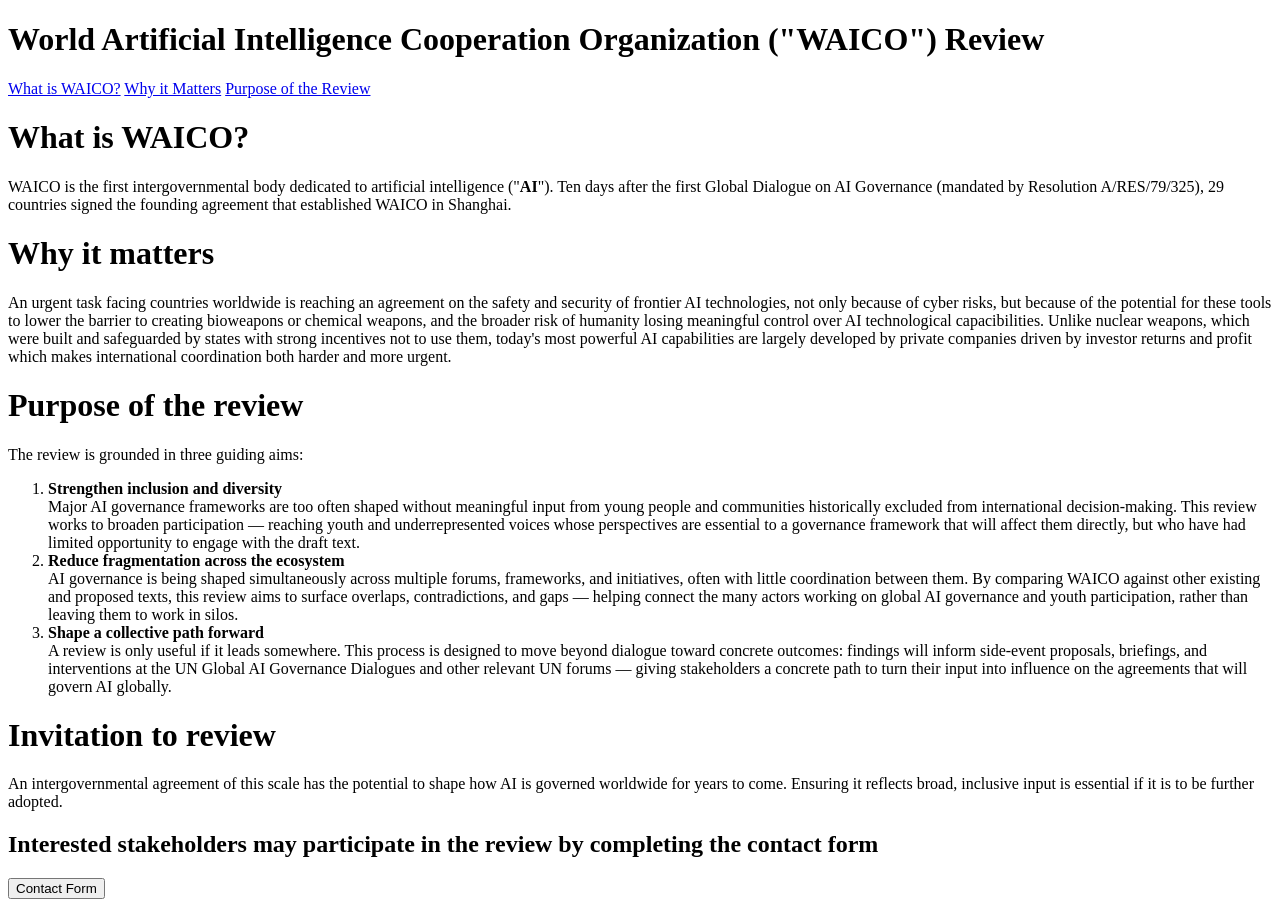
==== index.html @ 0484f4f7 "changes made to index" ====
<!DOCTYPE html>
<html lang="en">
<head>
  <meta charset="UTF-8">
  <title>World Artificial Intelligence Cooperation Organization ("WAICO") Review</title>
</head>
<body>

<header>
<h1>World Artificial Intelligence Cooperation Organization ("WAICO") Review</h1>
<nav>

<a href="#what-is-waico">What is WAICO?</a>
<a href="#why-it-matters">Why it Matters</a>
<a href="#purpose">Purpose of the Review</a>
  </nav>
</header>

<h1>What is WAICO?</h1>

WAICO is the first intergovernmental body dedicated to artificial intelligence ("<strong>AI</strong>"). Ten days after the first Global Dialogue on AI Governance (mandated by Resolution A/RES/79/325), 29 countries signed the founding agreement that established WAICO in Shanghai. 

<h1>Why it matters</h1>


An urgent task facing countries worldwide is reaching an agreement on the safety and security of frontier AI technologies, not only because of cyber risks, but because of the potential for these tools to lower the barrier to creating bioweapons or chemical weapons, and the broader risk of humanity losing meaningful control over AI technological capacibilities. Unlike nuclear weapons, which were built and safeguarded by states with strong incentives not to use them, today's most powerful AI capabilities are largely developed by private companies driven by investor returns and profit which makes international coordination both harder and more urgent.

<h1>Purpose of the review</h1>

<p>The review is grounded in three guiding aims:

<ol>
  <li>
    <strong>Strengthen inclusion and diversity</strong><br>
Major AI governance frameworks are too often shaped without meaningful input from young people and communities historically excluded from international decision-making. This review works to broaden participation — reaching youth and underrepresented voices whose perspectives are essential to a governance framework that will affect them directly, but who have had limited opportunity to engage with the draft text.<br>

</li>
  <li>
    <strong>Reduce fragmentation across the ecosystem</strong><br>
AI governance is being shaped simultaneously across multiple forums, frameworks, and initiatives, often with little coordination between them. By comparing WAICO against other existing and proposed texts, this review aims to surface overlaps, contradictions, and gaps — helping connect the many actors working on global AI governance and youth participation, rather than leaving them to work in silos.<br>

</li>
  <li>
    <strong>Shape a collective path forward</strong><br>
A review is only useful if it leads somewhere. This process is designed to move beyond dialogue toward concrete outcomes: findings will inform side-event proposals, briefings, and interventions at the UN Global AI Governance Dialogues and other relevant UN forums — giving stakeholders a concrete path to turn their input into influence on the agreements that will govern AI globally.
 </li>
</ol>

<h1>Invitation to review</h1>

An intergovernmental agreement of this scale has the potential to shape how AI is governed worldwide for years to come. Ensuring it reflects broad, inclusive input is essential if it is to be further adopted.

<h2>Interested stakeholders may participate in the review by completing the contact form</h2>

<a href="contactform.html"><button>Contact Form</button></a>

</body>
</html>
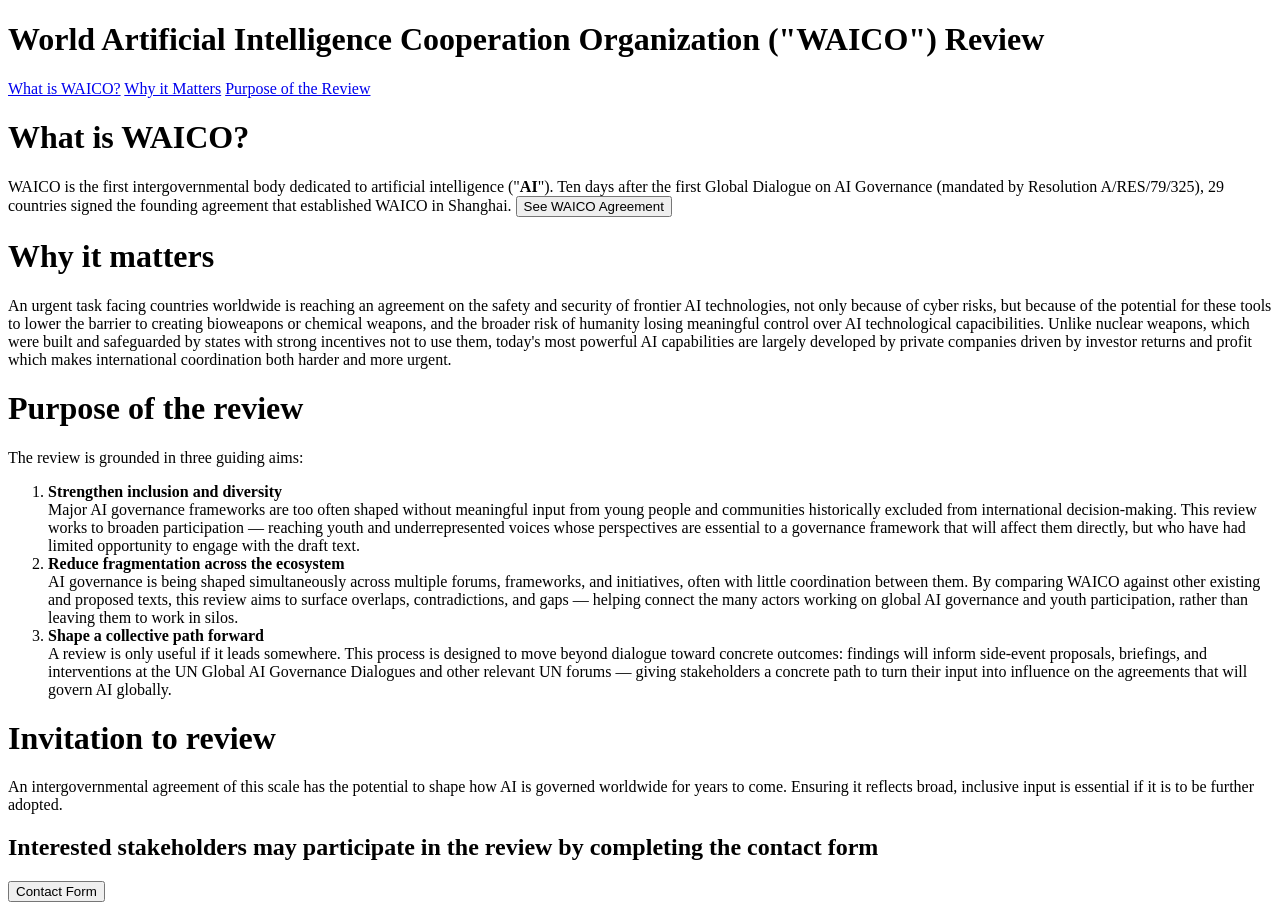
==== commit b78338fd: "Adding page on WAICO Founding Agreement" ====
--- a/index.html
+++ b/index.html
@@ -19,6 +19,7 @@
 <h1>What is WAICO?</h1>
 
 WAICO is the first intergovernmental body dedicated to artificial intelligence ("<strong>AI</strong>"). Ten days after the first Global Dialogue on AI Governance (mandated by Resolution A/RES/79/325), 29 countries signed the founding agreement that established WAICO in Shanghai. 
+<a href="Founding-Agreement.html"><button>See WAICO Agreement</button></a>
 
 <h1>Why it matters</h1>
 
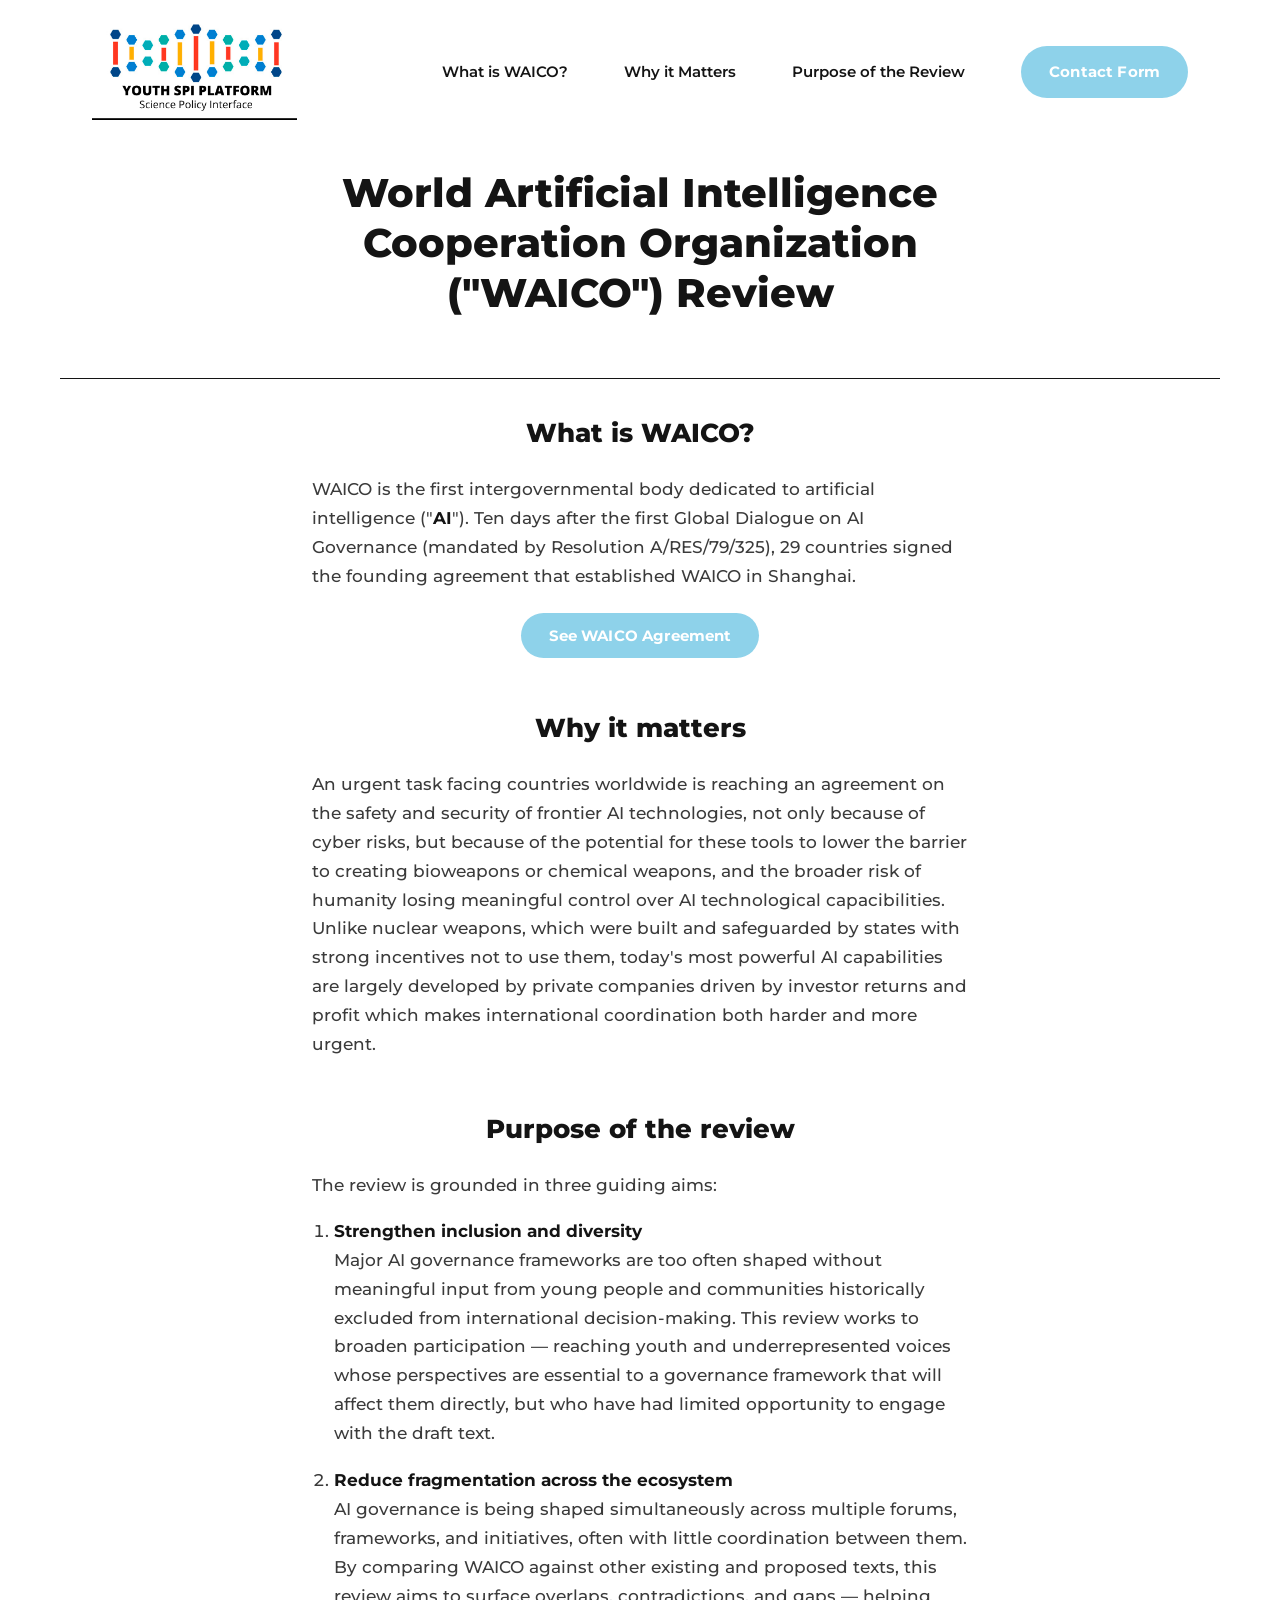
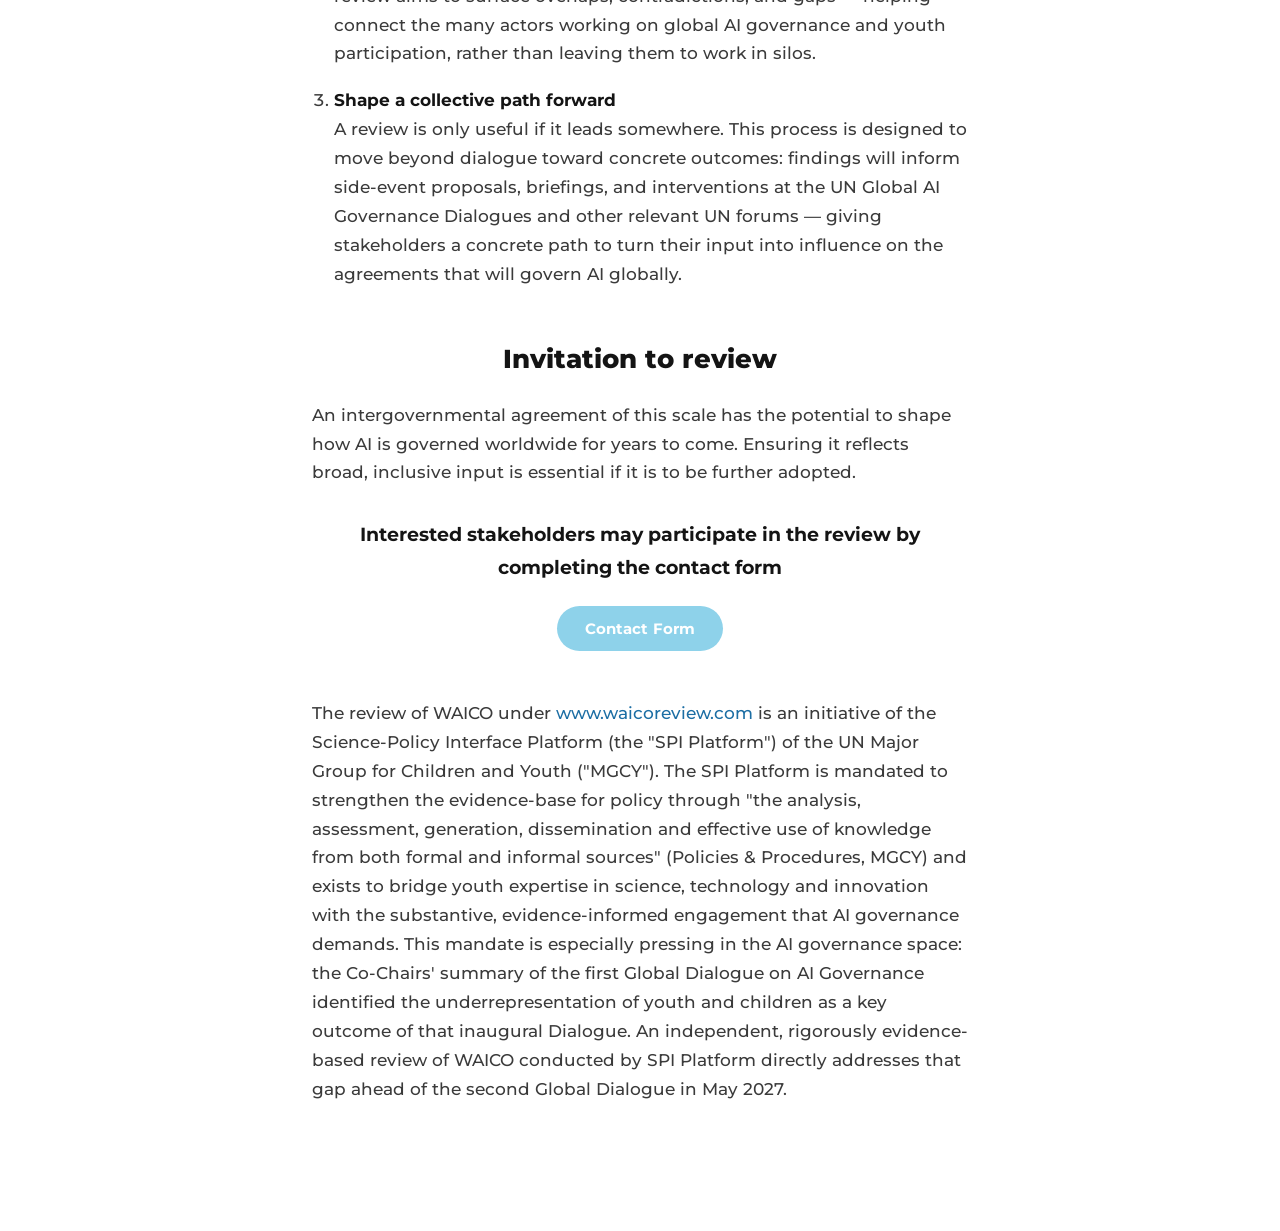
==== commit 3c204498: "Restyle site to match SPI Platform" ====
--- a/index.html
+++ b/index.html
@@ -2,58 +2,83 @@
 <html lang="en">
 <head>
   <meta charset="UTF-8">
+  <meta name="viewport" content="width=device-width, initial-scale=1">
   <title>World Artificial Intelligence Cooperation Organization ("WAICO") Review</title>
+  <link rel="stylesheet" href="style.css">
 </head>
 <body>
 
-<header>
-<h1>World Artificial Intelligence Cooperation Organization ("WAICO") Review</h1>
-<nav>
-
-<a href="#what-is-waico">What is WAICO?</a>
-<a href="#why-it-matters">Why it Matters</a>
-<a href="#purpose">Purpose of the Review</a>
+<header class="site-header">
+  <a class="wordmark" href="index.html"><img src="assets/spi-logo.png" alt="Youth SPI Platform — Science Policy Interface"></a>
+  <nav class="site-nav">
+    <a href="#what-is-waico">What is WAICO?</a>
+    <a href="#why-it-matters">Why it Matters</a>
+    <a href="#purpose">Purpose of the Review</a>
+    <a class="btn" href="contactform.html">Contact Form</a>
   </nav>
 </header>
 
+<div class="hero">
+  <h1>World Artificial Intelligence Cooperation Organization ("WAICO") Review</h1>
+</div>
+
+<hr class="divider">
+
+<main>
+
+<section id="what-is-waico">
 <h1>What is WAICO?</h1>
 
-WAICO is the first intergovernmental body dedicated to artificial intelligence ("<strong>AI</strong>"). Ten days after the first Global Dialogue on AI Governance (mandated by Resolution A/RES/79/325), 29 countries signed the founding agreement that established WAICO in Shanghai. 
+<p>WAICO is the first intergovernmental body dedicated to artificial intelligence ("<strong>AI</strong>"). Ten days after the first Global Dialogue on AI Governance (mandated by Resolution A/RES/79/325), 29 countries signed the founding agreement that established WAICO in Shanghai.</p>
+<div class="btn-row center">
 <a href="Founding-Agreement.html"><button>See WAICO Agreement</button></a>
+</div>
+</section>
 
+<section id="why-it-matters">
 <h1>Why it matters</h1>
 
+<p>An urgent task facing countries worldwide is reaching an agreement on the safety and security of frontier AI technologies, not only because of cyber risks, but because of the potential for these tools to lower the barrier to creating bioweapons or chemical weapons, and the broader risk of humanity losing meaningful control over AI technological capacibilities. Unlike nuclear weapons, which were built and safeguarded by states with strong incentives not to use them, today's most powerful AI capabilities are largely developed by private companies driven by investor returns and profit which makes international coordination both harder and more urgent.</p>
+</section>
 
-An urgent task facing countries worldwide is reaching an agreement on the safety and security of frontier AI technologies, not only because of cyber risks, but because of the potential for these tools to lower the barrier to creating bioweapons or chemical weapons, and the broader risk of humanity losing meaningful control over AI technological capacibilities. Unlike nuclear weapons, which were built and safeguarded by states with strong incentives not to use them, today's most powerful AI capabilities are largely developed by private companies driven by investor returns and profit which makes international coordination both harder and more urgent.
-
+<section id="purpose">
 <h1>Purpose of the review</h1>
 
-<p>The review is grounded in three guiding aims:
+<p>The review is grounded in three guiding aims:</p>
 
 <ol>
   <li>
     <strong>Strengthen inclusion and diversity</strong><br>
-Major AI governance frameworks are too often shaped without meaningful input from young people and communities historically excluded from international decision-making. This review works to broaden participation — reaching youth and underrepresented voices whose perspectives are essential to a governance framework that will affect them directly, but who have had limited opportunity to engage with the draft text.<br>
-
+Major AI governance frameworks are too often shaped without meaningful input from young people and communities historically excluded from international decision-making. This review works to broaden participation — reaching youth and underrepresented voices whose perspectives are essential to a governance framework that will affect them directly, but who have had limited opportunity to engage with the draft text.
 </li>
   <li>
     <strong>Reduce fragmentation across the ecosystem</strong><br>
-AI governance is being shaped simultaneously across multiple forums, frameworks, and initiatives, often with little coordination between them. By comparing WAICO against other existing and proposed texts, this review aims to surface overlaps, contradictions, and gaps — helping connect the many actors working on global AI governance and youth participation, rather than leaving them to work in silos.<br>
-
+AI governance is being shaped simultaneously across multiple forums, frameworks, and initiatives, often with little coordination between them. By comparing WAICO against other existing and proposed texts, this review aims to surface overlaps, contradictions, and gaps — helping connect the many actors working on global AI governance and youth participation, rather than leaving them to work in silos.
 </li>
   <li>
     <strong>Shape a collective path forward</strong><br>
 A review is only useful if it leads somewhere. This process is designed to move beyond dialogue toward concrete outcomes: findings will inform side-event proposals, briefings, and interventions at the UN Global AI Governance Dialogues and other relevant UN forums — giving stakeholders a concrete path to turn their input into influence on the agreements that will govern AI globally.
  </li>
 </ol>
+</section>
 
+<section id="invitation">
 <h1>Invitation to review</h1>
 
-An intergovernmental agreement of this scale has the potential to shape how AI is governed worldwide for years to come. Ensuring it reflects broad, inclusive input is essential if it is to be further adopted.
+<p>An intergovernmental agreement of this scale has the potential to shape how AI is governed worldwide for years to come. Ensuring it reflects broad, inclusive input is essential if it is to be further adopted.</p>
 
 <h2>Interested stakeholders may participate in the review by completing the contact form</h2>
 
+<div class="btn-row center">
 <a href="contactform.html"><button>Contact Form</button></a>
+</div>
+</section>
+
+<section id="about-spi">
+<p>The review of WAICO under <a href="https://www.waicoreview.com">www.waicoreview.com</a> is an initiative of the Science-Policy Interface Platform (the "SPI Platform") of the UN Major Group for Children and Youth ("MGCY"). The SPI Platform is mandated to strengthen the evidence-base for policy through "the analysis, assessment, generation, dissemination and effective use of knowledge from both formal and informal sources" (Policies &amp; Procedures, MGCY) and exists to bridge youth expertise in science, technology and innovation with the substantive, evidence-informed engagement that AI governance demands. This mandate is especially pressing in the AI governance space: the Co-Chairs' summary of the first Global Dialogue on AI Governance identified the underrepresentation of youth and children as a key outcome of that inaugural Dialogue. An independent, rigorously evidence-based review of WAICO conducted by SPI Platform directly addresses that gap ahead of the second Global Dialogue in May 2027.</p>
+</section>
+
+</main>
 
 </body>
-</html>+</html>
--- a/style.css
+++ b/style.css
@@ -0,0 +1,266 @@
+@import url('https://fonts.googleapis.com/css2?family=Montserrat:wght@500;600;700;800&display=swap');
+
+:root {
+  --bg: #ffffff;
+  --ink: #141414;
+  --ink-soft: #3b3b3b;
+  --accent-blue: #8ed2ea;
+  --accent-blue-dark: #57b6d6;
+  --link: #1c6ea4;
+  --accent-red: #e2483d;
+  --line: #141414;
+  --max: 1160px;
+  --font: 'Montserrat', 'Helvetica Neue', Arial, sans-serif;
+}
+
+* { box-sizing: border-box; }
+
+html { scroll-behavior: smooth; }
+
+body {
+  margin: 0;
+  background: var(--bg);
+  color: var(--ink);
+  font-family: var(--font);
+  font-weight: 500;
+  font-size: 17px;
+  line-height: 1.7;
+  -webkit-font-smoothing: antialiased;
+}
+
+a {
+  color: var(--link);
+  text-decoration: none;
+}
+a:hover { text-decoration: underline; }
+
+/* ---------- Site header ---------- */
+
+.site-header {
+  display: flex;
+  align-items: center;
+  justify-content: space-between;
+  flex-wrap: wrap;
+  gap: 16px;
+  max-width: var(--max);
+  margin: 0 auto;
+  padding: 24px 32px;
+}
+
+.wordmark {
+  display: inline-block;
+  color: var(--ink);
+}
+.wordmark img {
+  display: block;
+  height: 96px;
+  width: auto;
+}
+.wordmark:hover { text-decoration: none; }
+
+.site-nav {
+  display: flex;
+  align-items: center;
+  gap: 28px;
+  flex-wrap: wrap;
+}
+
+.site-nav a {
+  color: var(--ink);
+  font-weight: 600;
+  font-size: 15px;
+  margin-left: 28px;
+}
+.site-nav a:first-child { margin-left: 0; }
+.site-nav a:hover { color: var(--link); text-decoration: none; }
+
+.back-link {
+  display: inline-block;
+  margin: 24px 32px 0;
+  font-weight: 600;
+  font-size: 15px;
+}
+
+/* ---------- Buttons ---------- */
+
+a.btn, button, .btn {
+  display: inline-block;
+  background: var(--accent-blue);
+  color: #ffffff;
+  font-family: var(--font);
+  font-weight: 700;
+  font-size: 15px;
+  letter-spacing: 0.01em;
+  border: none;
+  border-radius: 999px;
+  padding: 13px 28px;
+  cursor: pointer;
+  transition: background 0.15s ease, transform 0.1s ease;
+}
+a.btn:hover, button:hover, .btn:hover {
+  background: var(--accent-blue-dark);
+  text-decoration: none;
+}
+a.btn:active, button:active, .btn:active { transform: translateY(1px); }
+
+.btn-row { margin: 22px 0 8px; }
+
+/* ---------- Hero ---------- */
+
+.hero {
+  max-width: 760px;
+  margin: 24px auto 0;
+  padding: 0 32px 40px;
+  text-align: center;
+}
+
+.hero h1 {
+  font-size: clamp(28px, 4vw, 40px);
+  font-weight: 800;
+  line-height: 1.25;
+  margin: 0;
+}
+
+.hero .tagline {
+  font-weight: 600;
+  font-size: 18px;
+  color: var(--ink-soft);
+  margin: 14px 0 0;
+}
+
+hr.divider {
+  border: none;
+  border-top: 1px solid var(--line);
+  max-width: var(--max);
+  margin: 20px auto 32px;
+}
+
+/* ---------- Main content ---------- */
+
+main {
+  max-width: 720px;
+  margin: 0 auto;
+  padding: 0 32px 80px;
+}
+
+main section { margin-bottom: 48px; }
+
+main h1 {
+  font-size: 26px;
+  font-weight: 800;
+  text-align: center;
+  margin: 0 0 20px;
+}
+
+main h2 {
+  font-size: 19px;
+  font-weight: 700;
+  text-align: center;
+  margin: 32px 0 16px;
+}
+
+main p, main li {
+  color: var(--ink-soft);
+  font-weight: 500;
+}
+
+main ol { padding-left: 22px; }
+main li { margin-bottom: 18px; }
+main li strong { color: var(--ink); font-weight: 700; }
+
+main p strong { color: var(--ink); font-weight: 700; }
+
+.center { text-align: center; }
+
+/* ---------- Forms ---------- */
+
+form {
+  display: flex;
+  flex-direction: column;
+  gap: 10px;
+  max-width: 480px;
+  margin: 0 auto;
+}
+
+form label {
+  font-weight: 700;
+  font-size: 14px;
+  margin-top: 8px;
+}
+
+form input, form select {
+  font-family: var(--font);
+  font-size: 15px;
+  font-weight: 500;
+  padding: 11px 14px;
+  border: 1px solid #c9c9c9;
+  border-radius: 8px;
+  background: #fff;
+  color: var(--ink);
+}
+form input:focus, form select:focus {
+  outline: none;
+  border-color: var(--accent-blue-dark);
+  box-shadow: 0 0 0 3px rgba(142, 210, 234, 0.35);
+}
+
+form button[type="submit"] {
+  margin-top: 6px;
+  align-self: center;
+}
+
+#form-status {
+  text-align: center;
+  font-weight: 600;
+  min-height: 1.4em;
+}
+
+/* ---------- Legal / long-form pages ---------- */
+
+.legal main { max-width: 760px; }
+.legal h1 { text-align: left; }
+.legal h2 { text-align: left; margin-top: 36px; }
+.legal p { font-weight: 500; line-height: 1.75; }
+.legal table {
+  width: 100%;
+  border-collapse: collapse;
+  margin: 16px 0 24px;
+  font-size: 15px;
+}
+.legal table td {
+  border: 1px solid #d8d8d8;
+  padding: 10px 14px;
+  vertical-align: top;
+  color: var(--ink-soft);
+}
+.legal table td:first-child {
+  font-weight: 700;
+  color: var(--ink);
+  white-space: nowrap;
+}
+
+.updated {
+  color: var(--ink-soft);
+  font-weight: 600;
+  font-size: 14px;
+}
+
+/* ---------- Footer ---------- */
+
+.site-footer {
+  max-width: var(--max);
+  margin: 0 auto;
+  padding: 32px;
+  text-align: center;
+  font-size: 13px;
+  color: var(--ink-soft);
+  font-weight: 600;
+}
+
+/* ---------- Responsive ---------- */
+
+@media (max-width: 640px) {
+  .site-header { justify-content: center; text-align: center; }
+  .site-nav { justify-content: center; }
+  main h1 { font-size: 22px; }
+}
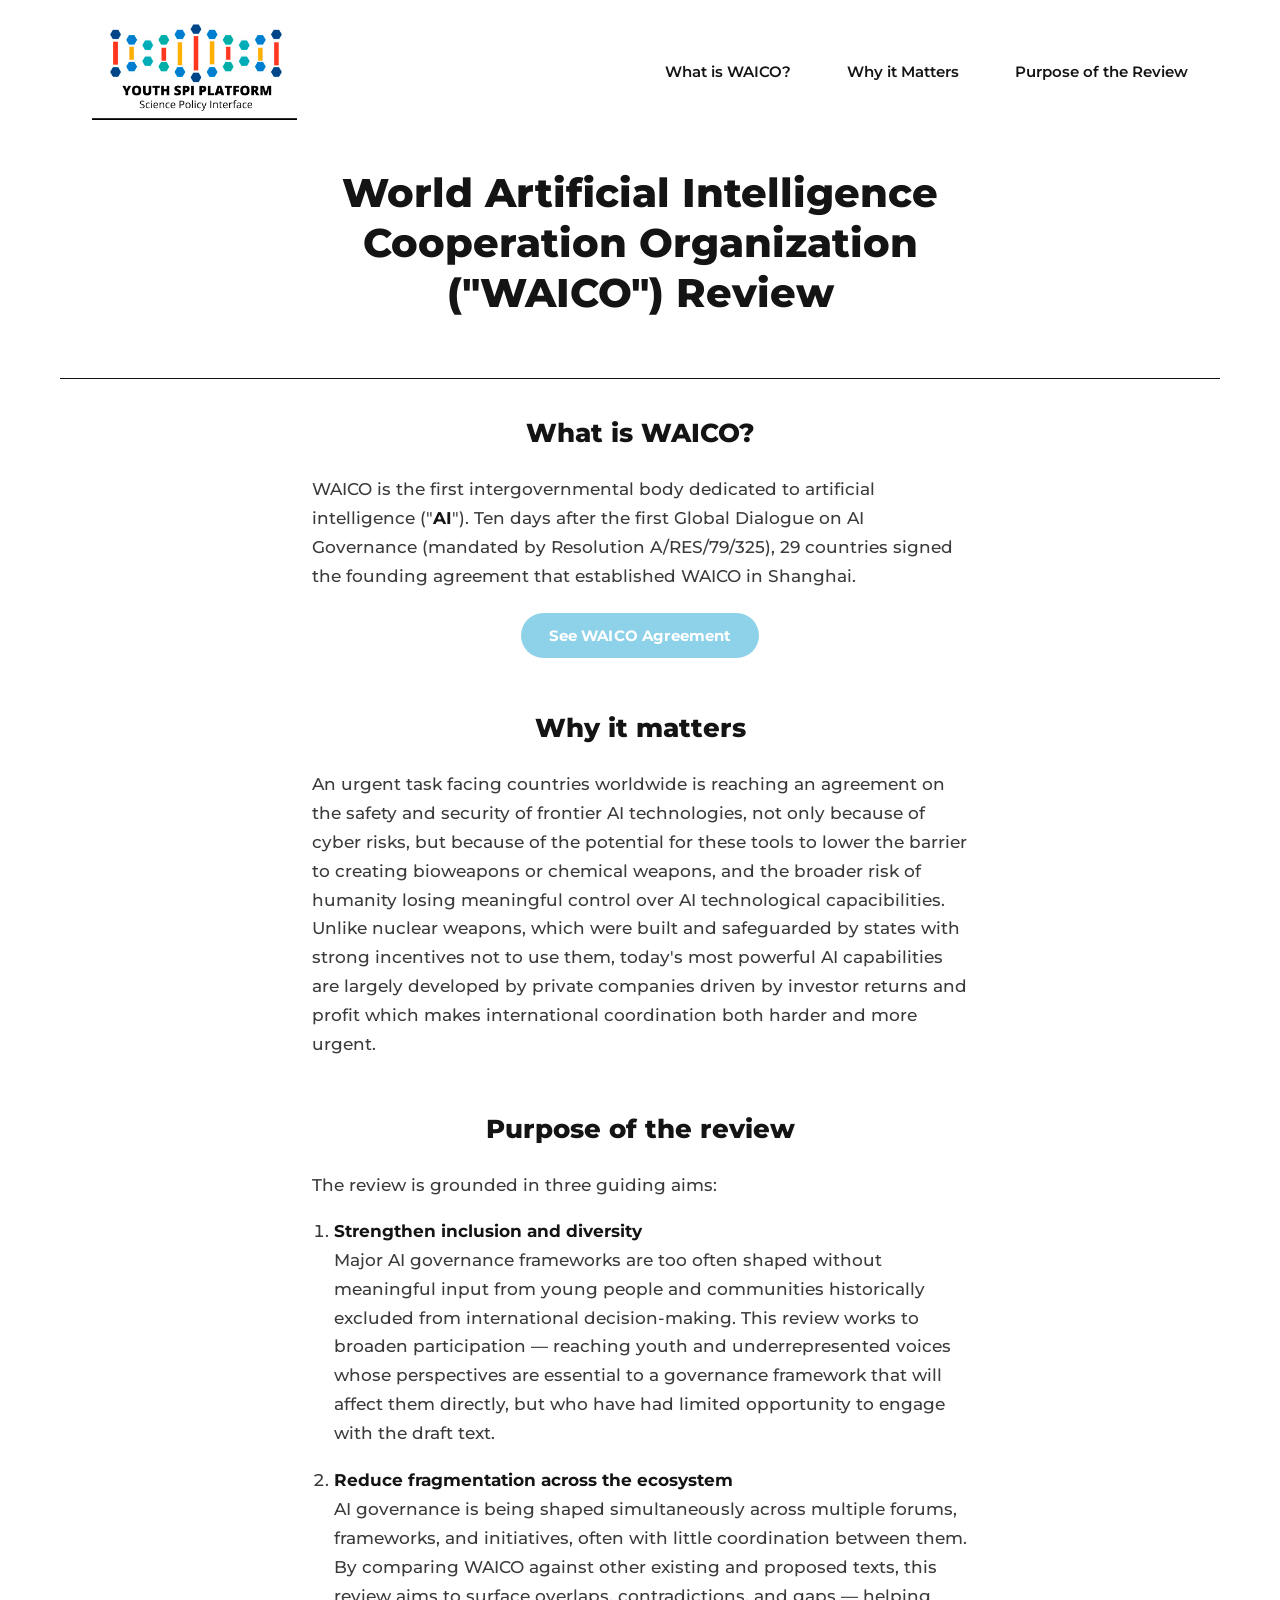
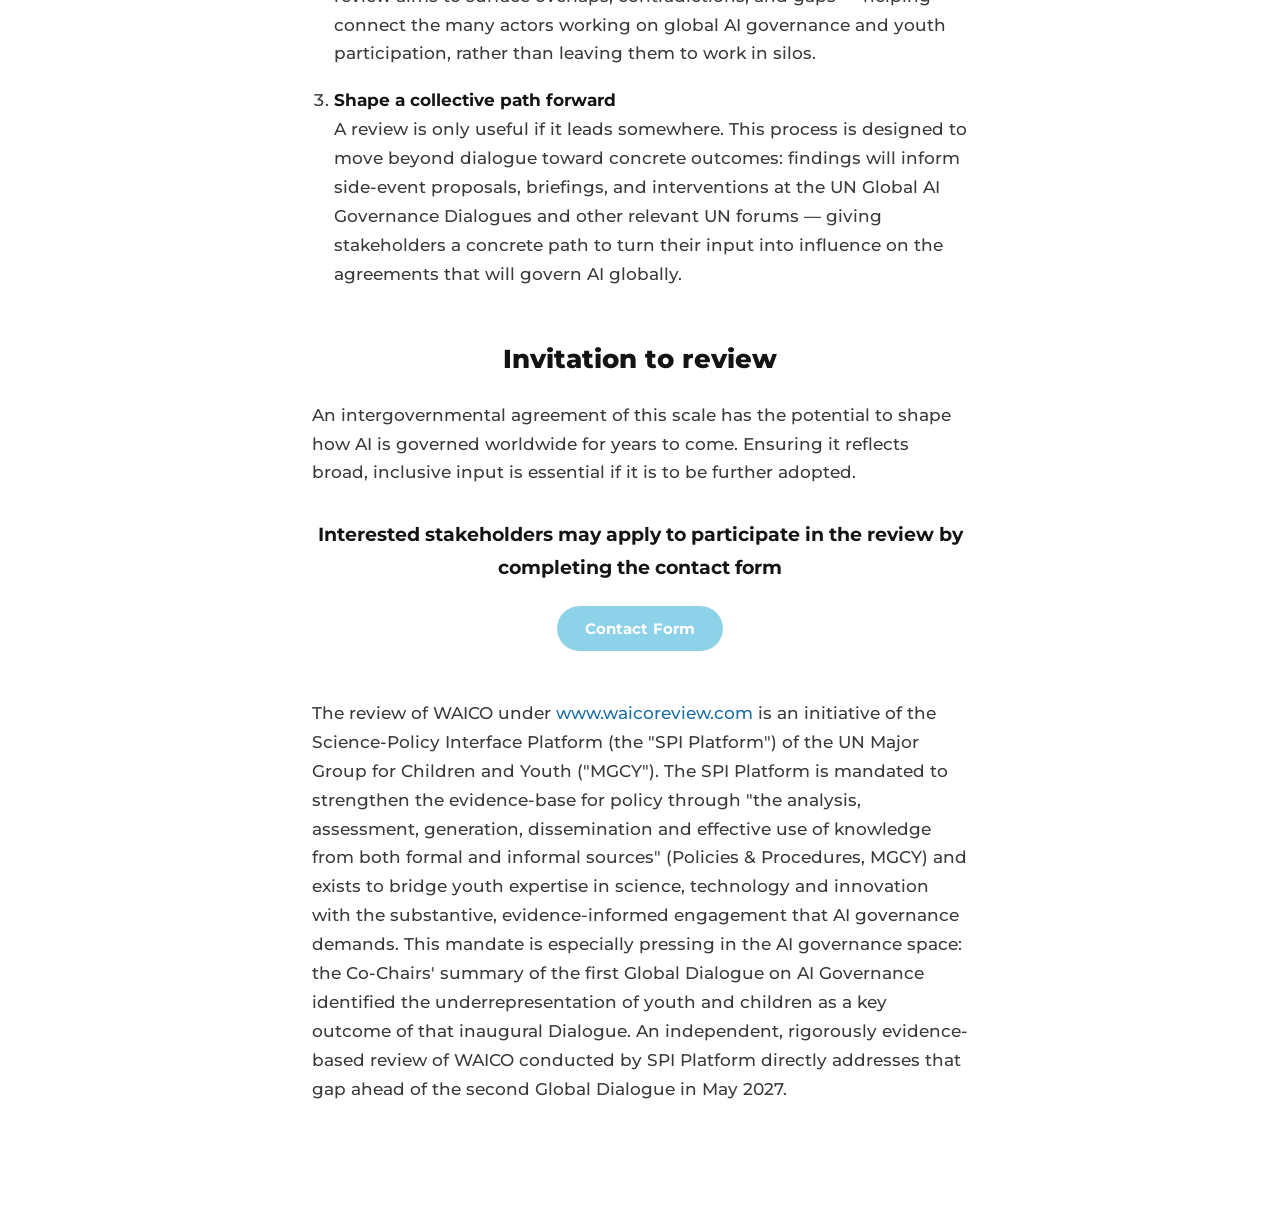
==== commit 5fe75729: "Removal of unnecessary contact form button" ====
--- a/index.html
+++ b/index.html
@@ -14,7 +14,6 @@
     <a href="#what-is-waico">What is WAICO?</a>
     <a href="#why-it-matters">Why it Matters</a>
     <a href="#purpose">Purpose of the Review</a>
-    <a class="btn" href="contactform.html">Contact Form</a>
   </nav>
 </header>
 
@@ -67,7 +66,7 @@
 
 <p>An intergovernmental agreement of this scale has the potential to shape how AI is governed worldwide for years to come. Ensuring it reflects broad, inclusive input is essential if it is to be further adopted.</p>
 
-<h2>Interested stakeholders may participate in the review by completing the contact form</h2>
+<h2>Interested stakeholders may apply to participate in the review by completing the contact form</h2>
 
 <div class="btn-row center">
 <a href="contactform.html"><button>Contact Form</button></a>
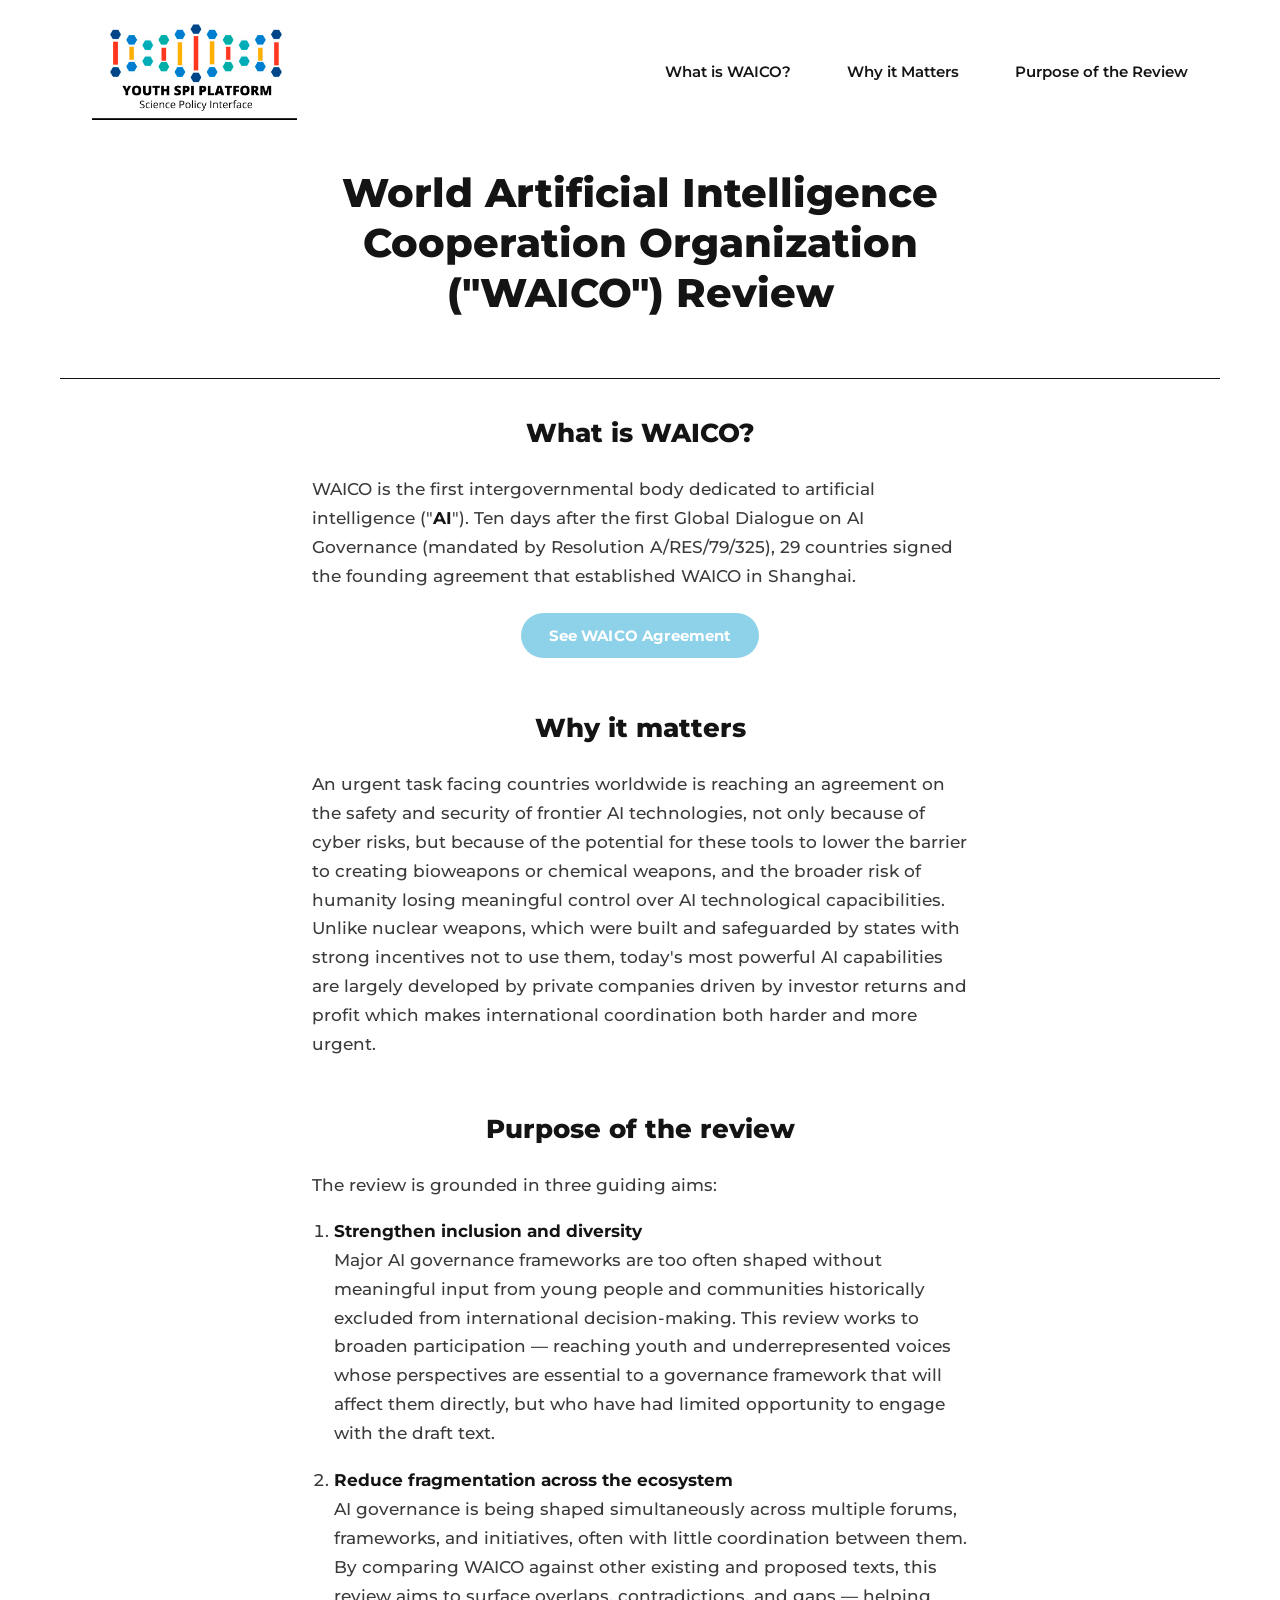
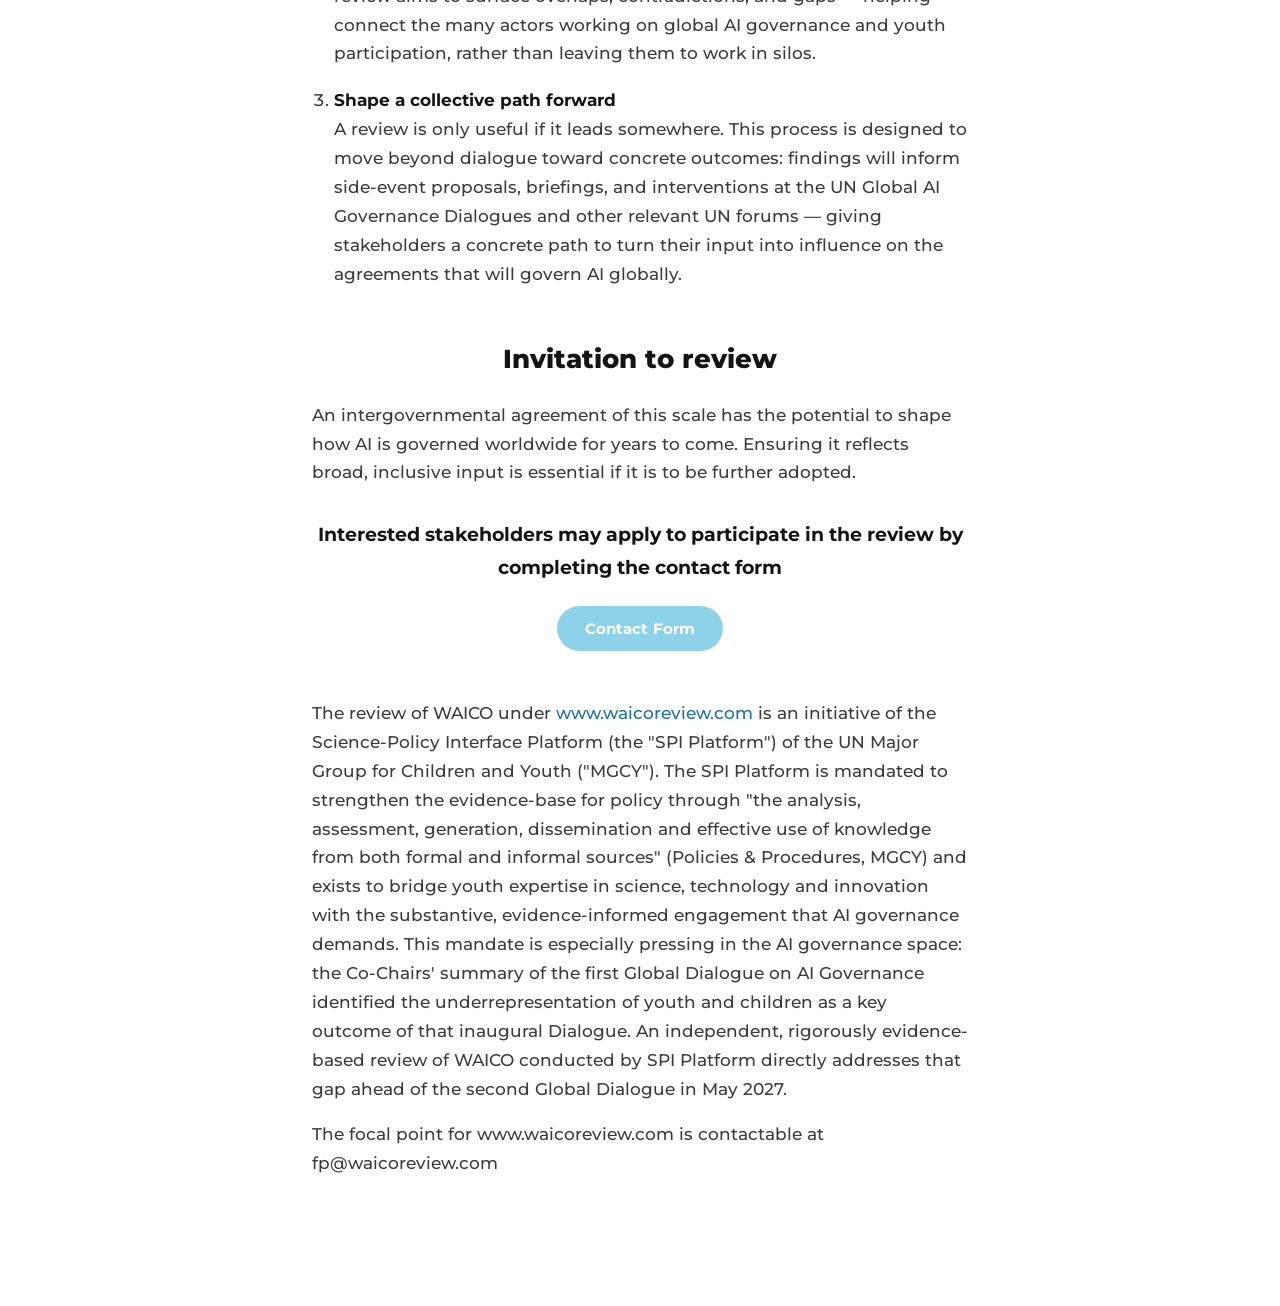
==== commit cc9409e7: "Adding fp@waicoreview.com" ====
--- a/index.html
+++ b/index.html
@@ -75,6 +75,8 @@
 
 <section id="about-spi">
 <p>The review of WAICO under <a href="https://www.waicoreview.com">www.waicoreview.com</a> is an initiative of the Science-Policy Interface Platform (the "SPI Platform") of the UN Major Group for Children and Youth ("MGCY"). The SPI Platform is mandated to strengthen the evidence-base for policy through "the analysis, assessment, generation, dissemination and effective use of knowledge from both formal and informal sources" (Policies &amp; Procedures, MGCY) and exists to bridge youth expertise in science, technology and innovation with the substantive, evidence-informed engagement that AI governance demands. This mandate is especially pressing in the AI governance space: the Co-Chairs' summary of the first Global Dialogue on AI Governance identified the underrepresentation of youth and children as a key outcome of that inaugural Dialogue. An independent, rigorously evidence-based review of WAICO conducted by SPI Platform directly addresses that gap ahead of the second Global Dialogue in May 2027.</p>
+
+<p>The focal point for www.waicoreview.com is contactable at fp@waicoreview.com</p>
 </section>
 
 </main>
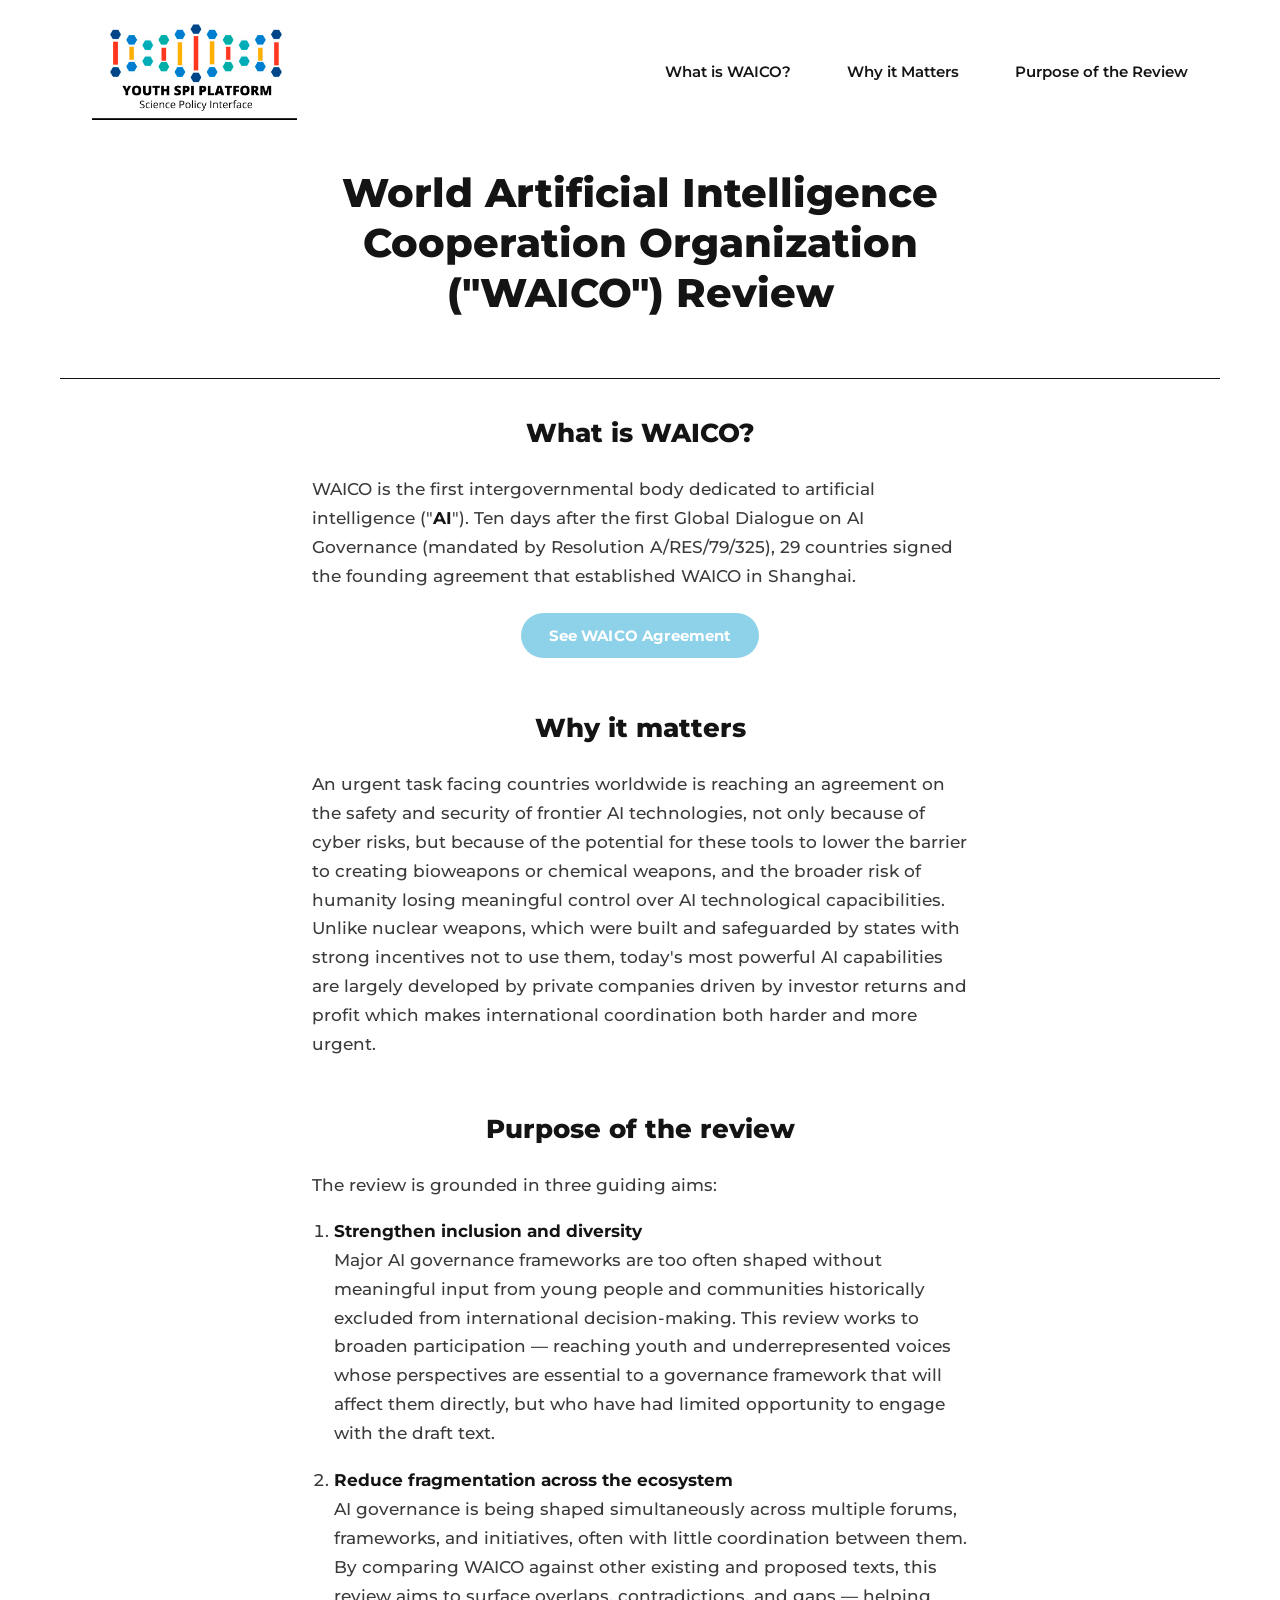
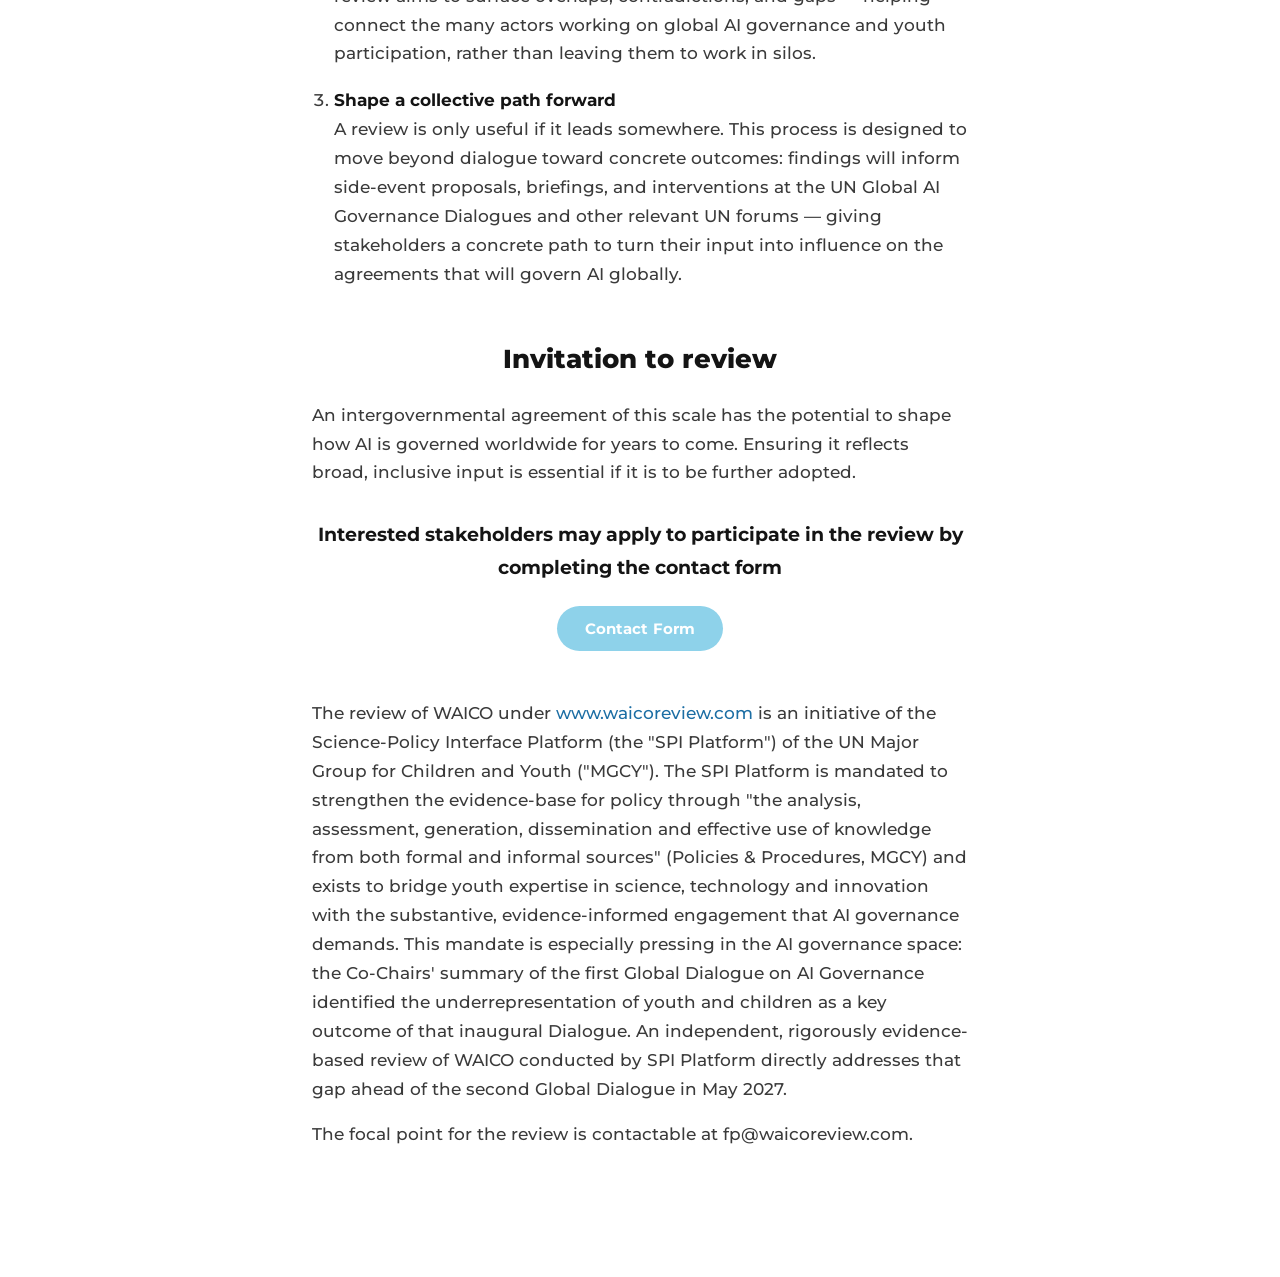
==== commit 0b54894a: "amending the fp@waicoreview.com sentence" ====
--- a/index.html
+++ b/index.html
@@ -76,7 +76,7 @@
 <section id="about-spi">
 <p>The review of WAICO under <a href="https://www.waicoreview.com">www.waicoreview.com</a> is an initiative of the Science-Policy Interface Platform (the "SPI Platform") of the UN Major Group for Children and Youth ("MGCY"). The SPI Platform is mandated to strengthen the evidence-base for policy through "the analysis, assessment, generation, dissemination and effective use of knowledge from both formal and informal sources" (Policies &amp; Procedures, MGCY) and exists to bridge youth expertise in science, technology and innovation with the substantive, evidence-informed engagement that AI governance demands. This mandate is especially pressing in the AI governance space: the Co-Chairs' summary of the first Global Dialogue on AI Governance identified the underrepresentation of youth and children as a key outcome of that inaugural Dialogue. An independent, rigorously evidence-based review of WAICO conducted by SPI Platform directly addresses that gap ahead of the second Global Dialogue in May 2027.</p>
 
-<p>The focal point for www.waicoreview.com is contactable at fp@waicoreview.com</p>
+<p>The focal point for the review is contactable at fp@waicoreview.com.</p>
 </section>
 
 </main>
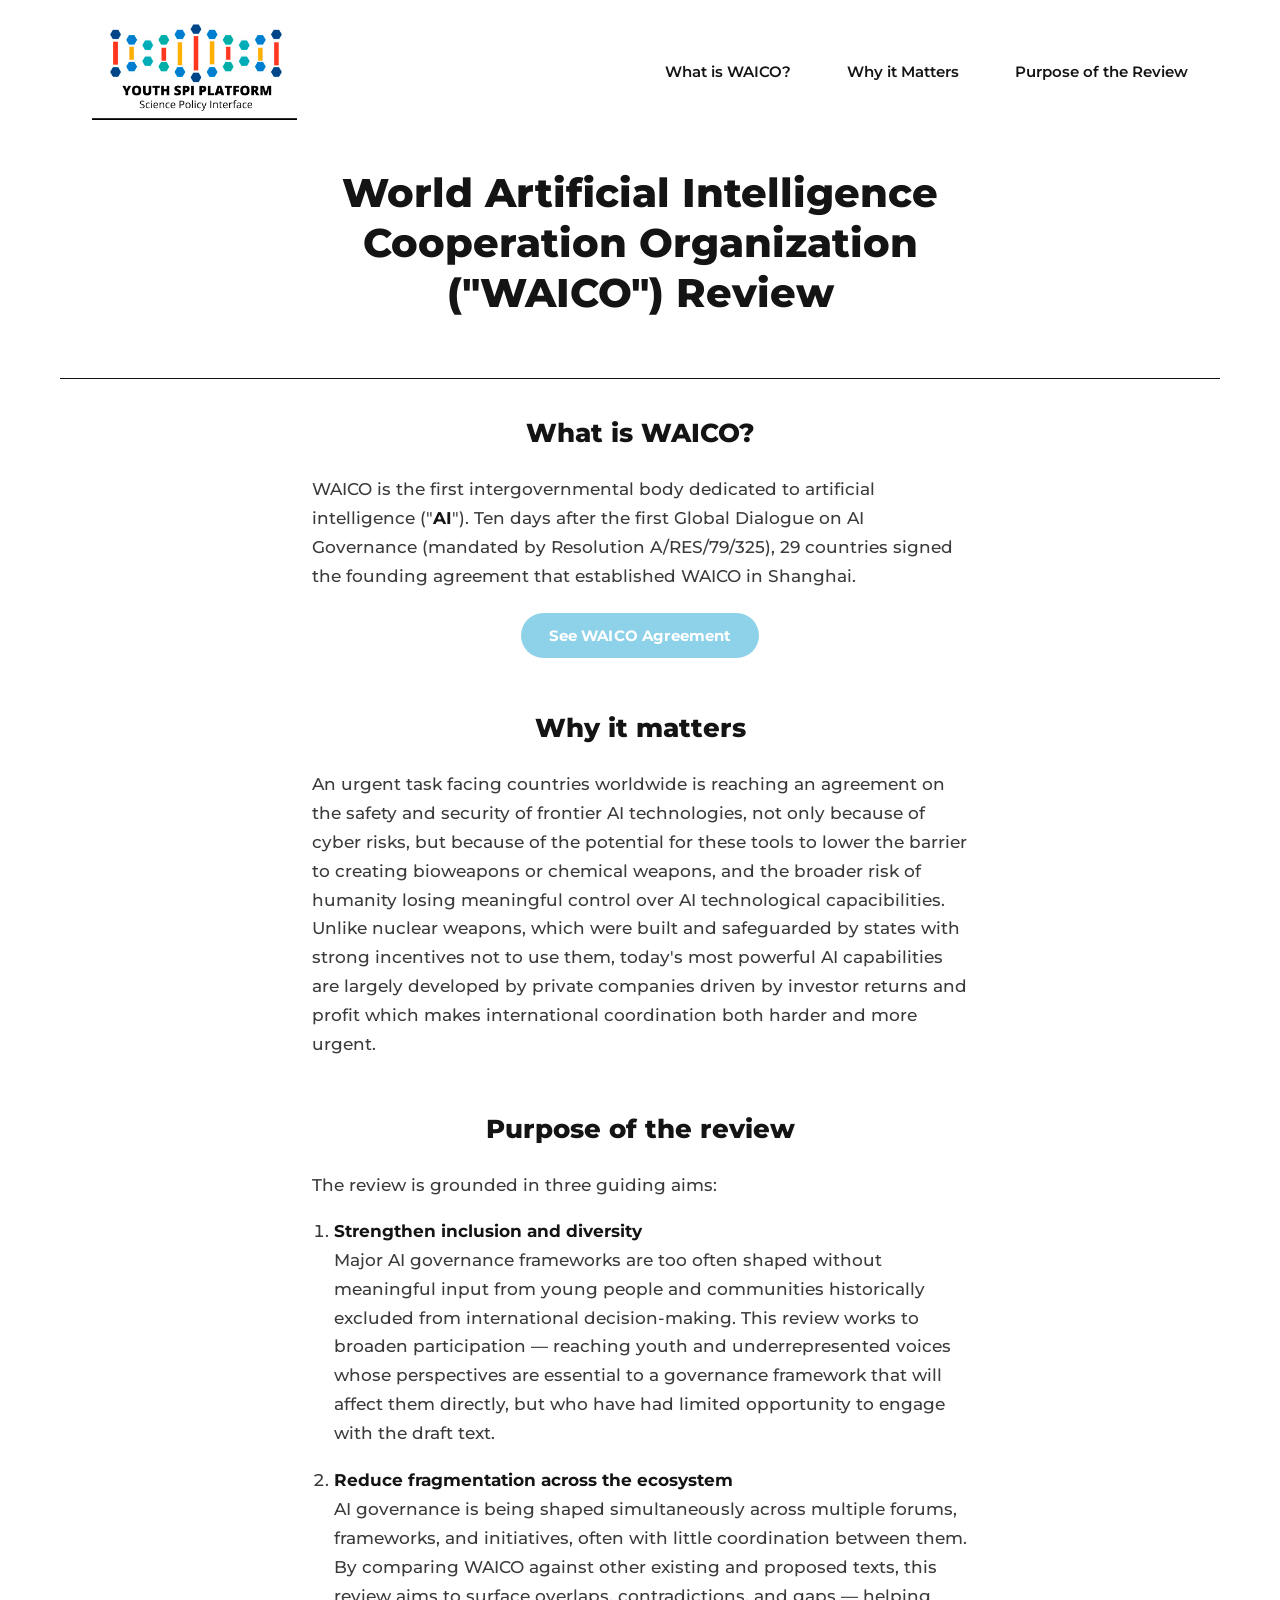
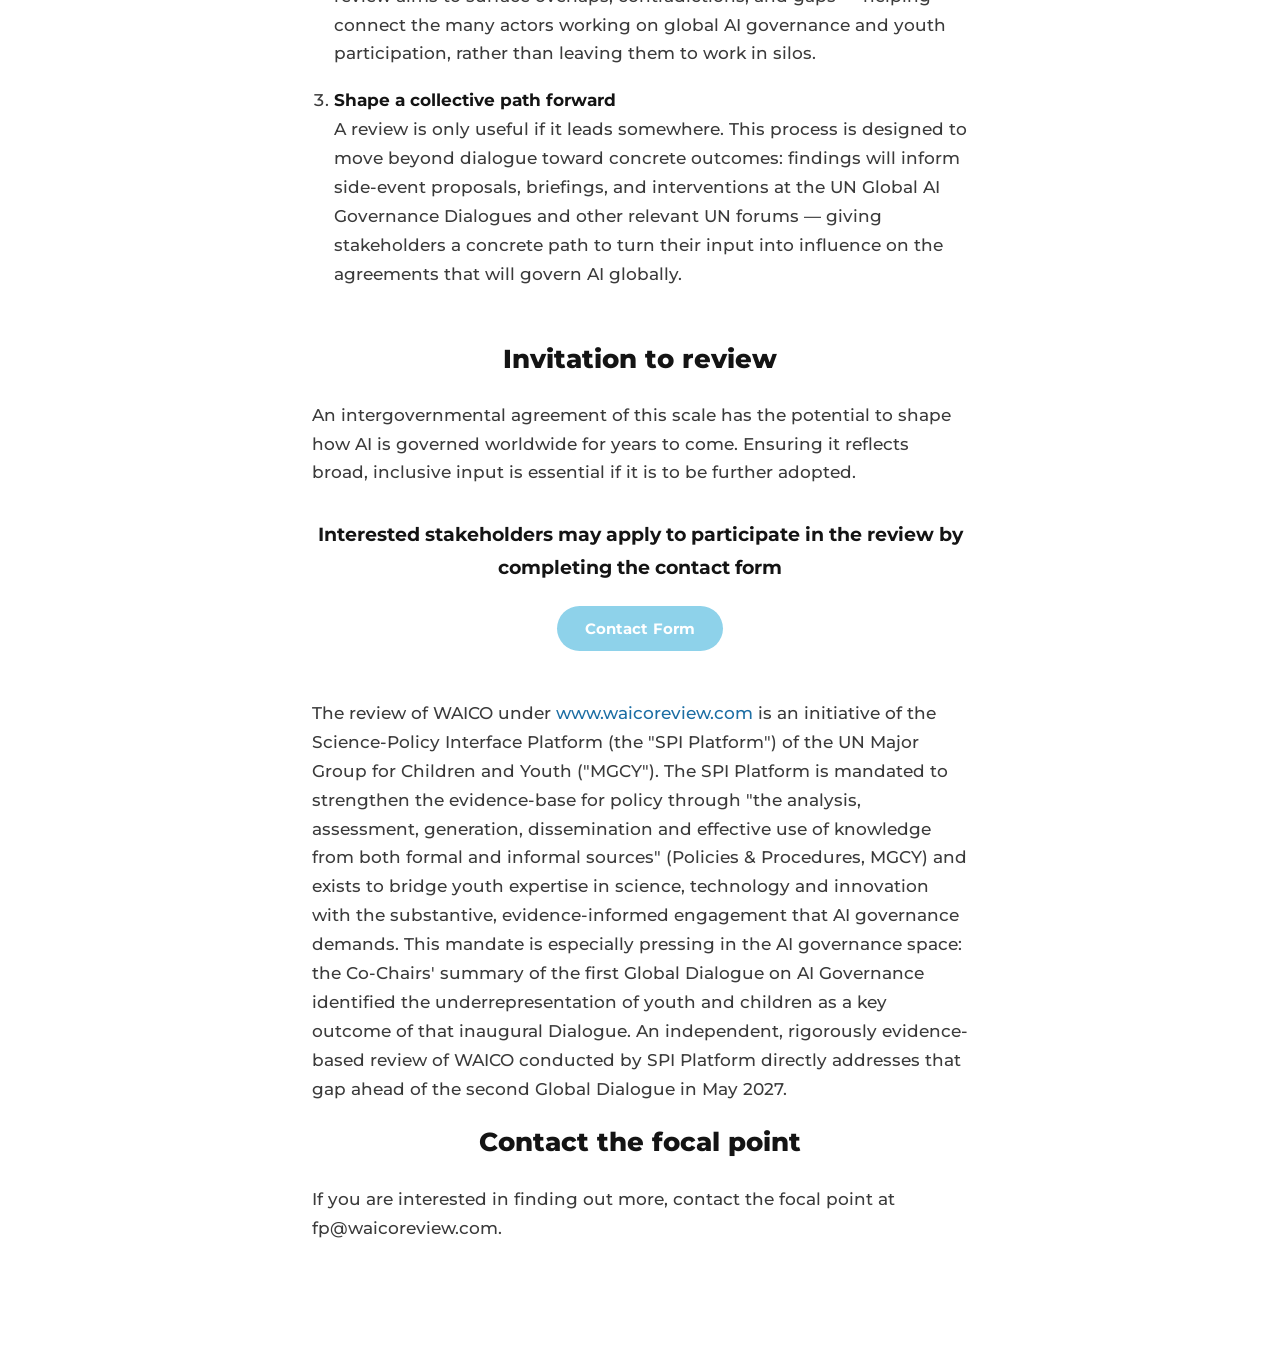
==== commit fd5d281e: "editing the FP contact line" ====
--- a/index.html
+++ b/index.html
@@ -76,7 +76,9 @@
 <section id="about-spi">
 <p>The review of WAICO under <a href="https://www.waicoreview.com">www.waicoreview.com</a> is an initiative of the Science-Policy Interface Platform (the "SPI Platform") of the UN Major Group for Children and Youth ("MGCY"). The SPI Platform is mandated to strengthen the evidence-base for policy through "the analysis, assessment, generation, dissemination and effective use of knowledge from both formal and informal sources" (Policies &amp; Procedures, MGCY) and exists to bridge youth expertise in science, technology and innovation with the substantive, evidence-informed engagement that AI governance demands. This mandate is especially pressing in the AI governance space: the Co-Chairs' summary of the first Global Dialogue on AI Governance identified the underrepresentation of youth and children as a key outcome of that inaugural Dialogue. An independent, rigorously evidence-based review of WAICO conducted by SPI Platform directly addresses that gap ahead of the second Global Dialogue in May 2027.</p>
 
-<p>The focal point for the review is contactable at fp@waicoreview.com.</p>
+<h1>Contact the focal point</h1>
+
+<p>If you are interested in finding out more, contact the focal point at fp@waicoreview.com.</p>
 </section>
 
 </main>
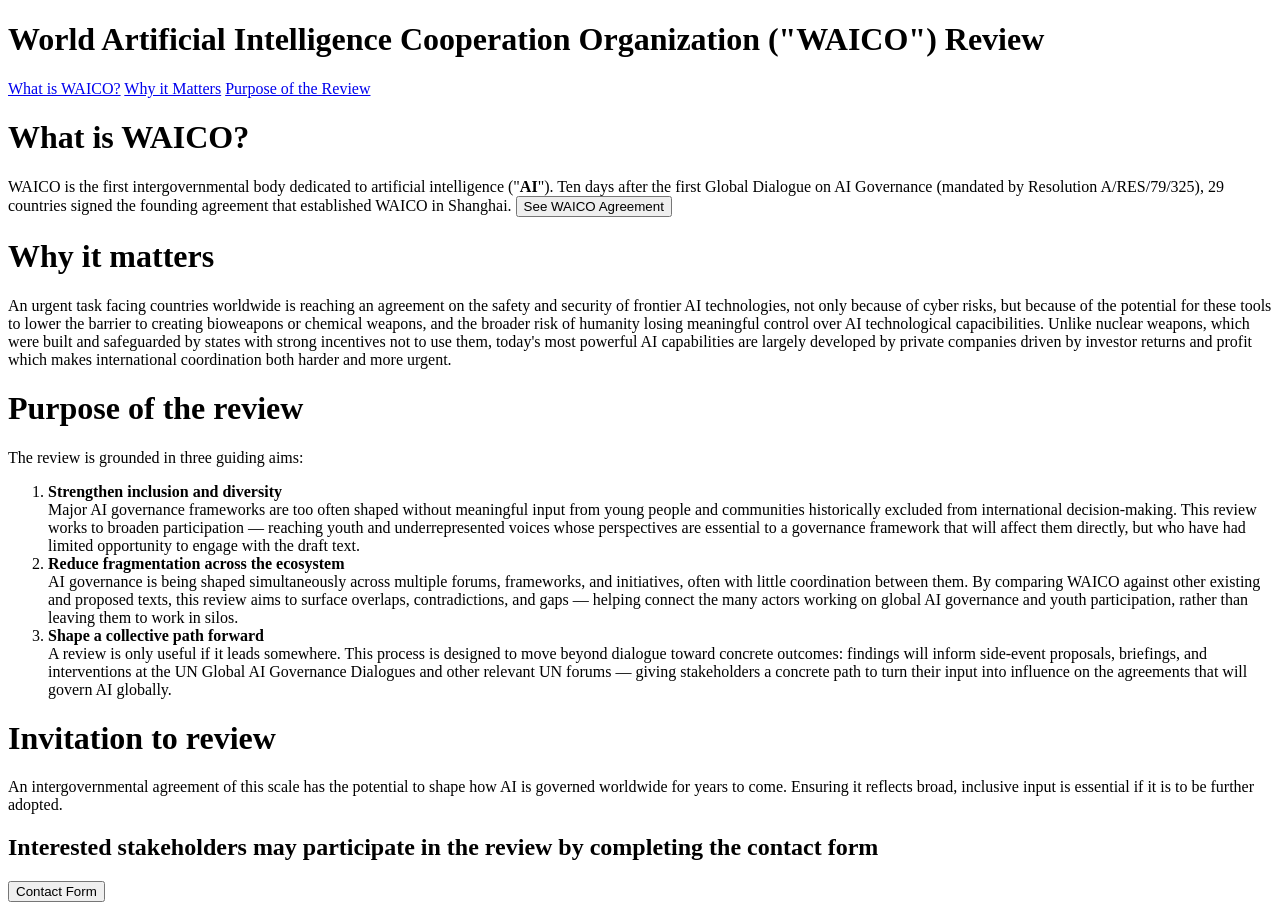
==== commit d66bdb30: "reinstate plain version of webpage" ====
--- a/index.html
+++ b/index.html
@@ -2,86 +2,58 @@
 <html lang="en">
 <head>
   <meta charset="UTF-8">
-  <meta name="viewport" content="width=device-width, initial-scale=1">
   <title>World Artificial Intelligence Cooperation Organization ("WAICO") Review</title>
-  <link rel="stylesheet" href="style.css">
 </head>
 <body>
 
-<header class="site-header">
-  <a class="wordmark" href="index.html"><img src="assets/spi-logo.png" alt="Youth SPI Platform — Science Policy Interface"></a>
-  <nav class="site-nav">
-    <a href="#what-is-waico">What is WAICO?</a>
-    <a href="#why-it-matters">Why it Matters</a>
-    <a href="#purpose">Purpose of the Review</a>
+<header>
+<h1>World Artificial Intelligence Cooperation Organization ("WAICO") Review</h1>
+<nav>
+
+<a href="#what-is-waico">What is WAICO?</a>
+<a href="#why-it-matters">Why it Matters</a>
+<a href="#purpose">Purpose of the Review</a>
   </nav>
 </header>
 
-<div class="hero">
-  <h1>World Artificial Intelligence Cooperation Organization ("WAICO") Review</h1>
-</div>
-
-<hr class="divider">
-
-<main>
-
-<section id="what-is-waico">
 <h1>What is WAICO?</h1>
 
-<p>WAICO is the first intergovernmental body dedicated to artificial intelligence ("<strong>AI</strong>"). Ten days after the first Global Dialogue on AI Governance (mandated by Resolution A/RES/79/325), 29 countries signed the founding agreement that established WAICO in Shanghai.</p>
-<div class="btn-row center">
+WAICO is the first intergovernmental body dedicated to artificial intelligence ("<strong>AI</strong>"). Ten days after the first Global Dialogue on AI Governance (mandated by Resolution A/RES/79/325), 29 countries signed the founding agreement that established WAICO in Shanghai. 
 <a href="Founding-Agreement.html"><button>See WAICO Agreement</button></a>
-</div>
-</section>
 
-<section id="why-it-matters">
 <h1>Why it matters</h1>
 
-<p>An urgent task facing countries worldwide is reaching an agreement on the safety and security of frontier AI technologies, not only because of cyber risks, but because of the potential for these tools to lower the barrier to creating bioweapons or chemical weapons, and the broader risk of humanity losing meaningful control over AI technological capacibilities. Unlike nuclear weapons, which were built and safeguarded by states with strong incentives not to use them, today's most powerful AI capabilities are largely developed by private companies driven by investor returns and profit which makes international coordination both harder and more urgent.</p>
-</section>
 
-<section id="purpose">
+An urgent task facing countries worldwide is reaching an agreement on the safety and security of frontier AI technologies, not only because of cyber risks, but because of the potential for these tools to lower the barrier to creating bioweapons or chemical weapons, and the broader risk of humanity losing meaningful control over AI technological capacibilities. Unlike nuclear weapons, which were built and safeguarded by states with strong incentives not to use them, today's most powerful AI capabilities are largely developed by private companies driven by investor returns and profit which makes international coordination both harder and more urgent.
+
 <h1>Purpose of the review</h1>
 
-<p>The review is grounded in three guiding aims:</p>
+<p>The review is grounded in three guiding aims:
 
 <ol>
   <li>
     <strong>Strengthen inclusion and diversity</strong><br>
-Major AI governance frameworks are too often shaped without meaningful input from young people and communities historically excluded from international decision-making. This review works to broaden participation — reaching youth and underrepresented voices whose perspectives are essential to a governance framework that will affect them directly, but who have had limited opportunity to engage with the draft text.
+Major AI governance frameworks are too often shaped without meaningful input from young people and communities historically excluded from international decision-making. This review works to broaden participation — reaching youth and underrepresented voices whose perspectives are essential to a governance framework that will affect them directly, but who have had limited opportunity to engage with the draft text.<br>
+
 </li>
   <li>
     <strong>Reduce fragmentation across the ecosystem</strong><br>
-AI governance is being shaped simultaneously across multiple forums, frameworks, and initiatives, often with little coordination between them. By comparing WAICO against other existing and proposed texts, this review aims to surface overlaps, contradictions, and gaps — helping connect the many actors working on global AI governance and youth participation, rather than leaving them to work in silos.
+AI governance is being shaped simultaneously across multiple forums, frameworks, and initiatives, often with little coordination between them. By comparing WAICO against other existing and proposed texts, this review aims to surface overlaps, contradictions, and gaps — helping connect the many actors working on global AI governance and youth participation, rather than leaving them to work in silos.<br>
+
 </li>
   <li>
     <strong>Shape a collective path forward</strong><br>
 A review is only useful if it leads somewhere. This process is designed to move beyond dialogue toward concrete outcomes: findings will inform side-event proposals, briefings, and interventions at the UN Global AI Governance Dialogues and other relevant UN forums — giving stakeholders a concrete path to turn their input into influence on the agreements that will govern AI globally.
  </li>
 </ol>
-</section>
 
-<section id="invitation">
 <h1>Invitation to review</h1>
 
-<p>An intergovernmental agreement of this scale has the potential to shape how AI is governed worldwide for years to come. Ensuring it reflects broad, inclusive input is essential if it is to be further adopted.</p>
+An intergovernmental agreement of this scale has the potential to shape how AI is governed worldwide for years to come. Ensuring it reflects broad, inclusive input is essential if it is to be further adopted.
 
-<h2>Interested stakeholders may apply to participate in the review by completing the contact form</h2>
+<h2>Interested stakeholders may participate in the review by completing the contact form</h2>
 
-<div class="btn-row center">
 <a href="contactform.html"><button>Contact Form</button></a>
-</div>
-</section>
-
-<section id="about-spi">
-<p>The review of WAICO under <a href="https://www.waicoreview.com">www.waicoreview.com</a> is an initiative of the Science-Policy Interface Platform (the "SPI Platform") of the UN Major Group for Children and Youth ("MGCY"). The SPI Platform is mandated to strengthen the evidence-base for policy through "the analysis, assessment, generation, dissemination and effective use of knowledge from both formal and informal sources" (Policies &amp; Procedures, MGCY) and exists to bridge youth expertise in science, technology and innovation with the substantive, evidence-informed engagement that AI governance demands. This mandate is especially pressing in the AI governance space: the Co-Chairs' summary of the first Global Dialogue on AI Governance identified the underrepresentation of youth and children as a key outcome of that inaugural Dialogue. An independent, rigorously evidence-based review of WAICO conducted by SPI Platform directly addresses that gap ahead of the second Global Dialogue in May 2027.</p>
-
-<h1>Contact the focal point</h1>
-
-<p>If you are interested in finding out more, contact the focal point at fp@waicoreview.com.</p>
-</section>
-
-</main>
 
 </body>
-</html>
+</html>
